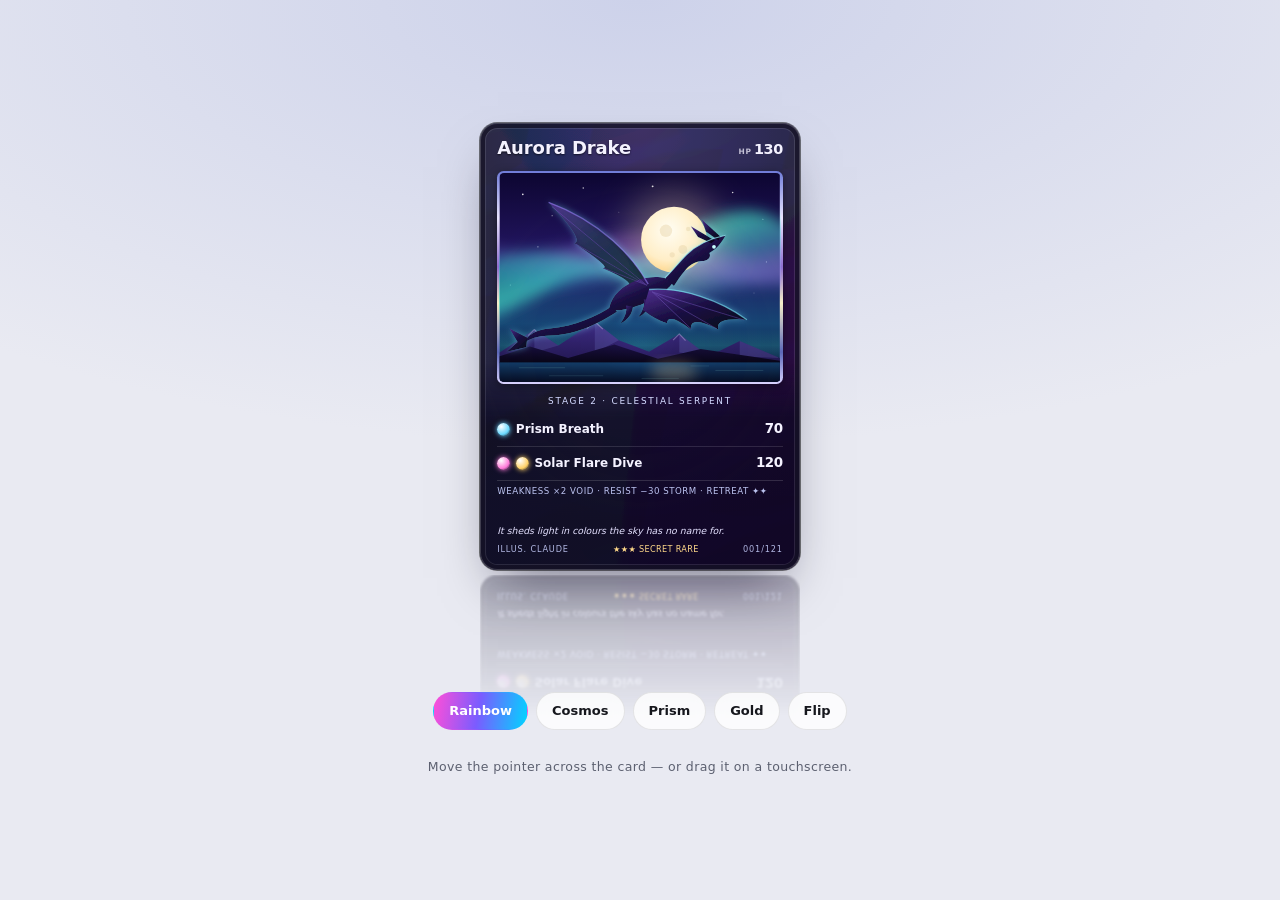
==== HologramCard/index.html @ 9ef931ef "Add HologramCard: a reflective holographic trading card A single self-contained HTML page rendering " ====
<!doctype html>
<html lang="en">
<head>
<meta charset="utf-8">
<meta name="viewport" content="width=device-width, initial-scale=1, viewport-fit=cover">
<title>Aurora Drake</title>
<style>
/* ------------------------------------------------------------------
   Reflective hologram trading card
   Pointer / keyboard / gyroscope driven 3D tilt, with four foil
   finishes, glitter, tracking specular glare and a mirrored
   reflection on the surface below.
   ------------------------------------------------------------------ */

:root {
  color-scheme: light dark;

  --bg:      #e9eaf2;
  --bg-glow: #cdd2ea;
  --ink:     #16171d;
  --muted:   #5c6070;
  --panel:   #ffffffcc;
  --line:    #00000018;

  /* Live state, written by JS. */
  --px: 0.5;      /* pointer position across the card, 0..1 */
  --py: 0.5;      /* pointer position down the card, 0..1   */
  --rx: 0deg;     /* tilt about X */
  --ry: 0deg;     /* tilt about Y */
  --active: 0;    /* 1 while the card is being tilted */
  --flip: 0deg;
}

@media (prefers-color-scheme: dark) {
  :root:not([data-theme="light"]) {
    --bg:      #08080e;
    --bg-glow: #191436;
    --ink:     #f2f3f8;
    --muted:   #9aa0b5;
    --panel:   #ffffff12;
    --line:    #ffffff20;
  }
}
:root[data-theme="dark"] {
  --bg:      #08080e;
  --bg-glow: #191436;
  --ink:     #f2f3f8;
  --muted:   #9aa0b5;
  --panel:   #ffffff12;
  --line:    #ffffff20;
}

* { box-sizing: border-box; }

body {
  margin: 0;
  min-height: 100svh;
  display: flex;
  flex-direction: column;
  align-items: center;
  justify-content: center;
  gap: clamp(16px, 3vw, 28px);
  padding: clamp(20px, 5vw, 48px) 16px;
  background:
    radial-gradient(130% 80% at 50% 0%, var(--bg-glow) 0%, transparent 62%),
    var(--bg);
  color: var(--ink);
  font: 15px/1.5 ui-sans-serif, system-ui, -apple-system, "Segoe UI", Roboto, sans-serif;
  overflow-x: hidden;
}

/* ---------------- stage ---------------- */

.stage {
  --w: clamp(258px, 74vw, 320px);
  --h: calc(var(--w) * 88 / 63);
  width: var(--w);
  display: flex;
  flex-direction: column;
  align-items: center;
  perspective: 1300px;
  perspective-origin: 50% 42%;
  touch-action: none;

  /* default finish: rainbow */
  --foil-a: repeating-linear-gradient(102deg,
    hsl(340 92% 58%)  0%,  hsl(18 95% 58%)  4%,  hsl(52 95% 60%)  8%,
    hsl(142 85% 55%) 13%,  hsl(190 92% 58%) 18%, hsl(248 92% 62%) 23%,
    hsl(302 92% 60%) 28%,  hsl(340 92% 58%) 33%);
  --foil-b: repeating-linear-gradient(-16deg,
    #05040f 0%, #7b7bff 3%, #05040f 7%, #05040f 13%);
  --foil-blend: color-dodge;
  --foil-mix: color-dodge;
  --foil-power: 1;
}

.deck {
  width: 100%;
  height: var(--h);
  position: relative;
  transform-style: preserve-3d;
  transform:
    rotateX(var(--rx))
    rotateY(calc(var(--ry) + var(--flip)))
    translateZ(calc(var(--active) * 22px));
  transition: transform 750ms cubic-bezier(.16, 1, .3, 1);
  will-change: transform;
  cursor: grab;
}
.stage.is-live .deck { transition: transform 80ms linear; }
.deck:focus-visible { outline: none; }
.deck:focus-visible ~ .reflection { opacity: .34; }

@media (prefers-reduced-motion: no-preference) {
  .stage:not(.is-live) .deck { animation: drift 9s ease-in-out infinite; }
}
@keyframes drift {
  0%, 100% { translate: 0 4px;  }
  50%      { translate: 0 -8px; }
}

/* ---------------- card faces ---------------- */

.face {
  position: absolute;
  inset: 0;
  border-radius: 5.4% / 3.9%;
  overflow: hidden;
  backface-visibility: hidden;
  isolation: isolate;
  background:
    radial-gradient(120% 90% at 50% 0%, #241a55 0%, #12102e 45%, #0a0820 100%);
  box-shadow:
    0 0 0 1px #00000080,
    0 26px 50px -18px rgba(8, 4, 34, calc(.5 + var(--active) * .3));
}
.face--back { transform: rotateY(180deg); }

/* ---------------- front layout ---------------- */

.frame {
  position: absolute;
  inset: 0;
  z-index: 3;
  display: grid;
  grid-template-rows: auto auto auto 1fr auto;
  gap: 2.6%;
  padding: 5% 5.4% 4.6%;
  color: #f4f2ff;
  font-size: calc(var(--w) * 0.0375);
}

.titlebar { display: flex; align-items: baseline; justify-content: space-between; gap: .5em; }
.name {
  margin: 0;
  font-size: 1.5em;
  font-weight: 800;
  letter-spacing: -.005em;
  line-height: 1;
  text-shadow: 0 1px 2px #00000099;
}
.hp { font-weight: 800; font-size: 1.2em; letter-spacing: -.03em; white-space: nowrap; }
.hp small { font-size: .52em; font-weight: 700; opacity: .75; margin-right: .3em; letter-spacing: .1em; }

/* art window */
.window {
  position: relative;
  aspect-ratio: 63 / 47;
  border-radius: .55em;
  overflow: hidden;
  padding: 2px;
  background: linear-gradient(calc(var(--px) * 160deg + 100deg),
    #6f7bd8, #e9e4ff 22%, #8f6fd0 45%, #f6efc9 62%, #5c67b8 85%, #d9d3ff);
  box-shadow: 0 2px 10px #00000066;
}
.window svg { display: block; width: 100%; height: 100%; border-radius: .42em; }

.species {
  margin: 0;
  font-size: .74em;
  letter-spacing: .2em;
  text-transform: uppercase;
  color: #d3d9ff;
  text-align: center;
}

/* attacks */
.plate {
  position: absolute;
  left: 0; right: 0; bottom: 0;
  height: 46%;
  background: linear-gradient(180deg, #0a0820 0%, #0a0820e6 22%, #0a0820f2 100%);
  -webkit-mask-image: linear-gradient(180deg, #0000 0%, #000 26%, #000 100%);
          mask-image: linear-gradient(180deg, #0000 0%, #000 26%, #000 100%);
  opacity: .72;
  z-index: -1;          /* behind the card text, still above the foil */
  pointer-events: none;
}

.moves {
  align-self: start;
  display: grid;
  gap: .55em;
  width: 100%;
}
.move { display: flex; align-items: center; gap: .45em; }
.move + .move { border-top: 1px solid #ffffff1f; padding-top: .5em; }
.pip {
  width: 1.1em; height: 1.1em; flex: none;
  border-radius: 50%;
  background: radial-gradient(circle at 33% 28%, #fff, var(--pip, #6ad9ff) 60%, #00000070);
  box-shadow: 0 0 .45em var(--pip, #6ad9ff);
}
.move b { font-weight: 700; }
.move .dmg { margin-left: auto; font-weight: 800; font-size: 1.12em; letter-spacing: -.03em; }

.rules {
  margin: 0;
  font-size: .72em;
  letter-spacing: .06em;
  text-transform: uppercase;
  color: #bcc3f0;
  border-top: 1px solid #ffffff24;
  padding-top: .5em;
}

.footer { display: grid; gap: .45em; }
.flavor {
  margin: 0;
  font-size: .78em;
  font-style: italic;
  line-height: 1.3;
  color: #e4e1ff;
}
.meta {
  display: flex;
  justify-content: space-between;
  gap: .5em;
  font-size: .68em;
  letter-spacing: .1em;
  text-transform: uppercase;
  color: #b3b9e4;
}
.meta .rare { color: #ffd98a; letter-spacing: .04em; }

/* ---------------- back face ---------------- */

.face--back .foil   { opacity: calc(.3 + var(--active) * .3); }
.face--back .sparkle { opacity: calc(.08 + var(--active) * .3); }

.face--back .backdrop {
  position: absolute; inset: 0;
  background: radial-gradient(circle at 50% 44%, #3d2680 0%, #1e1449 46%, #08061c 100%);
}
.face--back .rosette {
  position: absolute; inset: 7%;
  border-radius: 3.5%;
  border: 2px solid #ffffff2e;
  background:
    repeating-conic-gradient(from 0deg at 50% 50%, #ffffff12 0deg 5deg, transparent 5deg 10deg),
    repeating-radial-gradient(circle at 50% 50%, #ffffff0f 0 5px, transparent 5px 13px);
}
.face--back .mark {
  position: absolute; inset: 0;
  z-index: 3;              /* above the foil, like the front's frame */
  display: grid; place-content: center;
}
.face--back .plaque {
  display: grid; justify-items: center; gap: .55em;
  padding: .9em 1.4em 1em;
  border-radius: .7em;
  background: linear-gradient(180deg, #120d33e6, #08061cf2);
  border: 1px solid #ffffff33;
  box-shadow: 0 0 0 1px #00000055, 0 8px 24px #04030fa8;
  text-align: center;
  color: #fff;
  text-shadow: 0 2px 10px #000;
}
.face--back .mark span {
  font-size: calc(var(--w) * 0.115);
  font-weight: 900;
  letter-spacing: .1em;
}
.face--back .mark em {
  font-style: normal;
  font-size: calc(var(--w) * 0.03);
  letter-spacing: .42em;
  color: #ddd6ff;
}

/* ---------------- holographic layers ---------------- */

/* Rainbow foil sheet, sliding under the tilt. */
.foil {
  position: absolute;
  inset: 0;
  z-index: 2;
  pointer-events: none;
  background-image: var(--foil-a), var(--foil-b);
  background-blend-mode: var(--foil-blend);
  background-size: 145% 145%, 115% 115%;
  background-position:
    calc(30% + (var(--px) - .5) * -230%) calc(30% + (var(--py) - .5) * -230%),
    calc(50% + (var(--px) - .5) *  170%) calc(50% + (var(--py) - .5) *  170%);
  mix-blend-mode: var(--foil-mix);
  filter: brightness(calc((.3 + var(--active) * .26) * var(--foil-power))) contrast(1.45) saturate(1.3);
  opacity: calc(.42 + var(--active) * .38);
  transition: opacity 450ms ease, filter 450ms ease;
}
/* A second, softer sweep keeps flat areas from banding. */
.foil::after {
  content: "";
  position: absolute;
  inset: 0;
  background: linear-gradient(
    calc(var(--px) * 120deg + 70deg),
    #00000000 41%, #ffffff33 49%, #b9a6ff2b 53%, #00000000 61%);
  mix-blend-mode: soft-light;
  opacity: calc(.5 + var(--active) * .5);
}

/* Glitter: turbulence speckle crushed into sparks, tinted by a slow conic. */
.sparkle {
  position: absolute;
  inset: 0;
  z-index: 2;
  pointer-events: none;
  background-image:
    url("data:image/svg+xml,%3Csvg xmlns='http://www.w3.org/2000/svg' width='300' height='300'%3E%3Cfilter id='n'%3E%3CfeTurbulence type='fractalNoise' baseFrequency='0.8' numOctaves='2' seed='11'/%3E%3CfeColorMatrix type='matrix' values='0 0 0 0 1 0 0 0 0 1 0 0 0 0 1 1.1 0 0 0 -0.42'/%3E%3C/filter%3E%3Crect width='300' height='300' filter='url(%23n)'/%3E%3C/svg%3E"),
    conic-gradient(from calc(var(--px) * 300deg) at 50% 50%,
      #ff2f9e, #ffd166 25%, #6afff0 50%, #7a5cff 75%, #ff2f9e);
  background-size: 42% 42%, 100% 100%;
  background-position:
    calc(var(--px) * 130%) calc(var(--py) * 130%),
    50% 50%;
  background-blend-mode: multiply;
  mix-blend-mode: color-dodge;
  filter: brightness(1.35) contrast(5) saturate(1.3);
  opacity: calc(.1 + var(--active) * .38);
  transition: opacity 450ms ease;
}

/* Specular glare that tracks the pointer. */
.glare {
  position: absolute;
  inset: 0;
  z-index: 4;
  pointer-events: none;
  background: radial-gradient(
    farthest-corner circle at calc(var(--px) * 100%) calc(var(--py) * 100%),
    #ffffffcc 2%,
    #ffffff3d 14%,
    #8f9dff21 34%,
    #05030f00 66%);
  mix-blend-mode: overlay;
  opacity: calc(.22 + var(--active) * .4);
  transition: opacity 450ms ease;
}

/* Bevelled edge, always on top. */
.edge {
  position: absolute;
  inset: 0;
  z-index: 5;
  pointer-events: none;
  border-radius: inherit;
  box-shadow:
    0 0 0 1px #ffffff30 inset,
    0 0 0 5px #0a081cb3 inset,
    0 0 0 6px #ffffff1c inset;
}
.edge::after {
  content: "";
  position: absolute;
  inset: 0;
  border-radius: inherit;
  background: linear-gradient(
    calc(var(--px) * 200deg + 50deg),
    #ffffff00 42%, #ffffff4d 50%, #ffffff00 58%);
  opacity: calc(var(--active) * .75);
}

/* ---------------- finishes ---------------- */

.stage.finish-cosmos {
  --foil-a: repeating-linear-gradient(74deg,
    #0b0730  0%, #3b1fa8  3%, #8a3bff  6%, #ff5ce0  9%,
    #38d8ff 13%, #123a9e 17%, #0b0730 22%);
  --foil-b: repeating-linear-gradient(-32deg,
    #0a0820 0%, #d5d6ff 2%, #0a0820 5%, #0a0820 14%);
  --foil-blend: screen;
  --foil-mix: hard-light;
}
/* hard-light keeps deep space deep instead of dodging it to lavender */
.stage.finish-cosmos .foil {
  background-size: 150% 150%, 120% 120%;
  filter: brightness(calc(.8 + var(--active) * .22)) contrast(1.3) saturate(1.5);
  opacity: calc(.55 + var(--active) * .35);
}
/* the glitter layer doubles as this finish's starfield */
.stage.finish-cosmos .sparkle {
  opacity: calc(.26 + var(--active) * .48);
  filter: brightness(1.5) contrast(7) saturate(1.1);
}

.stage.finish-prism {
  --foil-a: repeating-linear-gradient(44deg,
    #ff0059 0%, #ffea00 3%, #00ff9d 6%, #00c3ff 9%, #8b00ff 12%, #ff0059 15%);
  --foil-b: repeating-linear-gradient(-46deg,
    #04040e 0%, #ffffff 1.4%, #04040e 3%, #04040e 8%);
  --foil-blend: color-dodge;
  --foil-power: .9;
}
.stage.finish-prism .foil { background-size: 78% 78%, 62% 62%; }

.stage.finish-gold {
  --foil-a: repeating-linear-gradient(96deg,
    #3a2400 0%, #ffd77a 3.5%, #fff6d4 6%, #c98c1e 10%, #3a2400 15%);
  --foil-b: repeating-linear-gradient(-26deg,
    #0d0700 0%, #ffcf6a 2.5%, #0d0700 7%, #0d0700 16%);
  --foil-blend: color-dodge;
  --foil-mix: hard-light;
  --foil-power: 1;
}
.stage.finish-gold .foil {
  filter: brightness(calc(.74 + var(--active) * .2)) contrast(1.2) saturate(1.2);
  opacity: calc(.5 + var(--active) * .32);
}
.stage.finish-gold .plate { background: linear-gradient(180deg, #17110a 0%, #17110ae6 22%, #17110af2 100%); }
.stage.finish-gold .sparkle { filter: brightness(1.3) contrast(5) sepia(.55) saturate(2.4); }
.stage.finish-gold .window {
  background: linear-gradient(calc(var(--px) * 160deg + 100deg),
    #8a6a1e, #ffeaa7 22%, #b8871f 45%, #fff6d4 62%, #6f5312 85%, #ffe08a);
}

/* ---------------- reflection ---------------- */

.reflection {
  position: relative;
  width: 100%;
  height: calc(var(--h) * .36);
  margin-top: 1.5%;
  overflow: hidden;
  opacity: .3;
  filter: blur(1.3px) saturate(1.15);
  -webkit-mask-image: linear-gradient(to bottom, #000 0%, #0009 34%, #0000 88%);
          mask-image: linear-gradient(to bottom, #000 0%, #0009 34%, #0000 88%);
  pointer-events: none;
}
.mirror {
  position: absolute;
  top: 0; left: 0;
  width: 100%;
  height: var(--h);
  transform-style: preserve-3d;
  transform:
    scaleY(-1)
    rotateX(calc(var(--rx) * -1))
    rotateY(calc(var(--ry) + var(--flip)));
  transition: transform 750ms cubic-bezier(.16, 1, .3, 1);
}
.stage.is-live .mirror { transition: transform 80ms linear; }
.mirror .deck {
  transform: none;
  transition: none;
  animation: none;
  cursor: default;
}
.mirror .face { box-shadow: none; }

/* Pool of coloured light the card throws onto the surface. */
.pool {
  width: 108%;
  height: calc(var(--h) * .1);
  margin-top: calc(var(--h) * -.26);
  border-radius: 50%;
  background: radial-gradient(closest-side,
    hsl(calc(var(--px) * 300deg + 190) 90% 62% / calc(.22 + var(--active) * .3)),
    transparent 72%);
  filter: blur(16px);
  pointer-events: none;
}

/* ---------------- chrome ---------------- */

.controls {
  display: flex;
  flex-wrap: wrap;
  justify-content: center;
  gap: 8px;
  max-width: 460px;
}
button {
  font: inherit;
  font-size: 13px;
  font-weight: 600;
  color: var(--ink);
  background: var(--panel);
  border: 1px solid var(--line);
  border-radius: 999px;
  padding: 8px 15px;
  cursor: pointer;
  transition: transform 120ms ease, border-color 120ms ease, background 120ms ease;
  -webkit-backdrop-filter: blur(6px);
          backdrop-filter: blur(6px);
}
button:hover { transform: translateY(-1px); border-color: #8b7bff88; }
button:active { transform: translateY(0); }
button[aria-pressed="true"] {
  background: linear-gradient(100deg, #ff4fd8, #7a5cff 48%, #00d5ff);
  border-color: transparent;
  color: #fff;
}
button:focus-visible { outline: 2px solid #7a5cff; outline-offset: 2px; }

.hint {
  margin: 0;
  font-size: 12.5px;
  letter-spacing: .03em;
  color: var(--muted);
  text-align: center;
}

@media (prefers-reduced-motion: reduce) {
  .deck, .mirror { transition: none; }
}
</style>
</head>
<body>

<div class="stage finish-rainbow" id="stage">
  <div class="deck" id="deck">

    <!-- ===================== FRONT ===================== -->
    <div class="face face--front" id="front">

      <div class="frame">
        <div class="plate" aria-hidden="true"></div>
        <div class="titlebar">
          <h1 class="name">Aurora Drake</h1>
          <span class="hp"><small>HP</small>130</span>
        </div>

        <div class="window">
          <svg viewBox="0 0 630 470" role="img"
               aria-label="A winged drake banking past the moon above aurora-lit peaks">
            <defs>
              <linearGradient id="sky" x1="0" y1="0" x2="0" y2="1">
                <stop offset="0%"   stop-color="#0d0631"/>
                <stop offset="38%"  stop-color="#22155f"/>
                <stop offset="72%"  stop-color="#164471"/>
                <stop offset="100%" stop-color="#081231"/>
              </linearGradient>
              <radialGradient id="moon" cx="42%" cy="36%" r="64%">
                <stop offset="0%"   stop-color="#fffdf4"/>
                <stop offset="70%"  stop-color="#ffeec6"/>
                <stop offset="100%" stop-color="#ffd88c"/>
              </radialGradient>
              <radialGradient id="halo">
                <stop offset="0%"   stop-color="#ffe6a8" stop-opacity=".5"/>
                <stop offset="100%" stop-color="#ffe6a8" stop-opacity="0"/>
              </radialGradient>
              <linearGradient id="aur1" x1="0" y1="0" x2="1" y2="1">
                <stop offset="0%"   stop-color="#00ffc3" stop-opacity="0"/>
                <stop offset="45%"  stop-color="#4affd6" stop-opacity=".8"/>
                <stop offset="100%" stop-color="#7a5cff" stop-opacity="0"/>
              </linearGradient>
              <linearGradient id="aur2" x1="1" y1="0" x2="0" y2="1">
                <stop offset="0%"   stop-color="#ff5ad4" stop-opacity="0"/>
                <stop offset="52%"  stop-color="#c08cff" stop-opacity=".6"/>
                <stop offset="100%" stop-color="#00d5ff" stop-opacity="0"/>
              </linearGradient>
              <linearGradient id="ridgeA" x1="0" y1="0" x2="0" y2="1">
                <stop offset="0%"   stop-color="#3b2a7e"/>
                <stop offset="100%" stop-color="#150d38"/>
              </linearGradient>
              <linearGradient id="ridgeB" x1="0" y1="0" x2="0" y2="1">
                <stop offset="0%"   stop-color="#170e3c"/>
                <stop offset="100%" stop-color="#070414"/>
              </linearGradient>
              <linearGradient id="haze" x1="0" y1="0" x2="0" y2="1">
                <stop offset="0%"   stop-color="#4affd6" stop-opacity="0"/>
                <stop offset="45%"  stop-color="#4affd6" stop-opacity=".15"/>
                <stop offset="100%" stop-color="#4affd6" stop-opacity="0"/>
              </linearGradient>
              <linearGradient id="water" x1="0" y1="0" x2="0" y2="1">
                <stop offset="0%"   stop-color="#123a63"/>
                <stop offset="100%" stop-color="#050c22"/>
              </linearGradient>
              <linearGradient id="scale" x1="0.1" y1="0" x2="0.9" y2="1">
                <stop offset="0%"   stop-color="#4b2b86"/>
                <stop offset="45%"  stop-color="#1b1043"/>
                <stop offset="100%" stop-color="#070417"/>
              </linearGradient>
              <filter id="soft"   x="-45%" y="-45%" width="190%" height="190%">
                <feGaussianBlur stdDeviation="15"/>
              </filter>
              <filter id="softer" x="-45%" y="-45%" width="190%" height="190%">
                <feGaussianBlur stdDeviation="30"/>
              </filter>
              <filter id="rim" x="-25%" y="-25%" width="150%" height="150%">
                <feDropShadow dx="0" dy="0" stdDeviation="7"
                              flood-color="#7ce8ff" flood-opacity=".42"/>
              </filter>
            </defs>

            <rect width="630" height="470" fill="url(#sky)"/>

            <g fill="#fff">
              <circle cx="52"  cy="48"  r="2.0" opacity=".85"/>
              <circle cx="118" cy="96"  r="1.3" opacity=".55"/>
              <circle cx="188" cy="34"  r="1.7" opacity=".75"/>
              <circle cx="268" cy="88"  r="1.1" opacity=".5"/>
              <circle cx="344" cy="30"  r="2.1" opacity=".85"/>
              <circle cx="432" cy="92"  r="1.4" opacity=".65"/>
              <circle cx="524" cy="44"  r="1.8" opacity=".8"/>
              <circle cx="592" cy="104" r="1.3" opacity=".6"/>
              <circle cx="86"  cy="166" r="1.5" opacity=".6"/>
              <circle cx="600" cy="200" r="1.4" opacity=".55"/>
              <circle cx="24"  cy="252" r="1.2" opacity=".5"/>
              <circle cx="572" cy="270" r="1.1" opacity=".45"/>
            </g>

            <!-- aurora curtains -->
            <g filter="url(#soft)">
              <path d="M-40 210 C 120 114, 236 264, 392 152 S 618 84, 700 164
                       L 700 282 C 596 198, 430 324, 300 254 S 90 296, -40 332 Z"
                    fill="url(#aur1)" opacity=".72"/>
              <path d="M-40 156 C 116 230, 258 88, 414 150 S 636 202, 700 118
                       L 700 224 C 566 298, 382 174, 246 234 S 58 266, -40 222 Z"
                    fill="url(#aur2)" opacity=".55"/>
            </g>

            <!-- moon -->
            <circle cx="392" cy="150" r="150" fill="url(#halo)" filter="url(#softer)"/>
            <circle cx="392" cy="150" r="74" fill="url(#moon)"/>
            <g fill="#e8d4a6" opacity=".45">
              <circle cx="374" cy="130" r="14"/>
              <circle cx="412" cy="172" r="10"/>
              <circle cx="388" cy="184" r="6"/>
              <circle cx="424" cy="126" r="5"/>
            </g>


            <!-- ridges -->
            <rect y="352" width="630" height="80" fill="url(#haze)"/>
            <path d="M0 404 L 78 352 L 132 388 L 214 334 L 268 376 L 336 402
                     L 404 362 L 470 412 L 540 378 L 630 416 L 630 470 L 0 470 Z"
                  fill="url(#ridgeA)"/>
            <g fill="#8f9ce8" opacity=".16">
              <path d="M214 334 L 268 376 L 214 404 Z"/>
              <path d="M78 352 L 132 388 L 78 404 Z"/>
              <path d="M404 362 L 470 412 L 404 404 Z"/>
              <path d="M540 378 L 630 416 L 540 412 Z"/>
            </g>
            <g stroke="#dfe4ff" stroke-width="2.5" fill="none" opacity=".32"
               stroke-linejoin="round">
              <path d="M196 350 L 214 334 L 232 351"/>
              <path d="M64 366 L 78 352 L 92 366"/>
              <path d="M390 376 L 404 362 L 418 377"/>
            </g>
            <path d="M0 412 L 68 390 L 154 416 L 258 386 L 356 418 L 452 396 L 630 422
                     L 630 428 L 0 428 Z"
                  fill="url(#ridgeB)"/>

            <!-- still water -->
            <rect y="426" width="630" height="44" fill="url(#water)"/>
            <ellipse cx="392" cy="446" rx="54" ry="20" fill="#ffe6a8"
                     opacity=".28" filter="url(#soft)"/>
            <g stroke="#9df0e4" stroke-linecap="round" opacity=".22">
              <path d="M44 438 H 146"  stroke-width="1.4"/>
              <path d="M486 444 H 592" stroke-width="1.4"/>
              <path d="M112 456 H 232" stroke-width="1.2"/>
              <path d="M320 462 H 402" stroke-width="1.2"/>
              <path d="M430 434 H 470" stroke-width="1"/>
            </g>
            <!-- ================= drake ================= -->
            <g filter="url(#rim)">
              <g fill="url(#scale)">
                <!-- far wing, behind the body -->
                <path d="M334 250
                         C 300 188, 228 110, 110 66
                         Q 191 152, 168 158
                         Q 253 214, 232 214
                         Q 308 247, 288 256
                         Q 330 264, 338 250 Z" opacity=".92"/>

                <!-- tail -->
                <path d="M254 298
                         C 220 322, 170 344, 112 350
                         C 84 352, 62 364, 52 384
                         C 68 372, 88 366, 108 366
                         C 166 366, 222 340, 264 312 Z"/>
                <path d="M62 370 L 22 350 L 40 380 L 16 402 L 60 392 Z"/>

                <!-- torso -->
                <path d="M246 306
                         C 250 276, 276 252, 312 240
                         C 344 230, 374 232, 390 246
                         C 372 270, 342 288, 306 300
                         C 282 308, 260 312, 246 306 Z"/>

                <!-- limbs -->
                <path d="M300 300 C 298 318, 288 330, 272 338
                         C 284 320, 286 310, 284 298 Z"/>
                <path d="M338 286 C 338 304, 328 316, 312 324
                         C 324 306, 326 296, 324 284 Z"/>

                <!-- neck and head -->
                <path d="M372 236
                         C 390 218, 404 200, 420 184
                         C 440 164, 470 148, 508 140
                         C 498 160, 486 172, 472 180
                         C 476 190, 468 198, 456 198
                         C 442 198, 428 206, 418 218
                         C 408 230, 398 244, 392 254 Z"/>

                <!-- horns -->
                <path d="M484 152 L 430 120 L 446 144 L 476 158 Z"/>
                <path d="M496 142 L 454 104 L 464 132 L 492 152 Z"/>

                <!-- near wing, in front and below -->
                <path d="M336 262
                         C 410 256, 496 286, 556 330
                         Q 483 324, 492 352
                         Q 427 318, 430 352
                         Q 379 313, 376 338
                         Q 350 330, 322 308 Z"/>
              </g>

              <!-- membrane bones -->
              <g stroke="#7c5ec9" stroke-width="2" opacity=".45" fill="none" stroke-linecap="round">
                <path d="M330 252 L 118 76"/>
                <path d="M330 252 L 172 160"/>
                <path d="M330 252 L 234 214"/>
                <path d="M344 268 L 548 330"/>
                <path d="M344 268 L 488 350"/>
                <path d="M344 268 L 430 350"/>
              </g>

              <!-- rim light along the leading edges -->
              <path d="M110 66 C 228 110, 300 188, 334 250" fill="none"
                    stroke="#9b86ff" stroke-width="3" opacity=".55"/>
              <path d="M336 262 C 410 256, 496 286, 556 330" fill="none"
                    stroke="#7ef2ff" stroke-width="3" opacity=".6"/>
              <path d="M372 236 C 390 218, 404 200, 420 184 C 440 164, 470 148, 508 140"
                    fill="none" stroke="#9dfaff" stroke-width="2.6" opacity=".7"/>
              <circle cx="482" cy="166" r="4.2" fill="#c8ffff"/>
            </g>

          </svg>
        </div>

        <p class="species">Stage 2 · Celestial Serpent</p>

        <div class="moves">
          <div class="move" style="--pip:#6ad9ff">
            <span class="pip"></span>
            <b>Prism Breath</b>
            <span class="dmg">70</span>
          </div>
          <div class="move" style="--pip:#ff7ad9">
            <span class="pip"></span>
            <span class="pip" style="--pip:#ffd166"></span>
            <b>Solar Flare Dive</b>
            <span class="dmg">120</span>
          </div>
          <p class="rules">Weakness ×2 Void · Resist −30 Storm · Retreat ✦✦</p>
        </div>

        <div class="footer">
          <p class="flavor">It sheds light in colours the sky has no name for.</p>
          <div class="meta">
            <span>Illus. Claude</span>
            <span class="rare">★★★ Secret Rare</span>
            <span>001/121</span>
          </div>
        </div>
      </div>

      <div class="foil"></div>
      <div class="sparkle"></div>
      <div class="glare"></div>
      <div class="edge"></div>
    </div>

    <!-- ===================== BACK ===================== -->
    <div class="face face--back">
      <div class="backdrop"></div>
      <div class="rosette"></div>
      <div class="mark">
        <div class="plaque">
          <span>GAS</span>
          <em>HOLO SERIES</em>
        </div>
      </div>
      <div class="foil"></div>
      <div class="sparkle"></div>
      <div class="glare"></div>
      <div class="edge"></div>
    </div>

  </div>

  <div class="reflection" aria-hidden="true"><div class="mirror" id="mirror"></div></div>
  <div class="pool" aria-hidden="true"></div>
</div>

<div class="controls" id="controls">
  <button type="button" data-finish="rainbow" aria-pressed="true">Rainbow</button>
  <button type="button" data-finish="cosmos"  aria-pressed="false">Cosmos</button>
  <button type="button" data-finish="prism"   aria-pressed="false">Prism</button>
  <button type="button" data-finish="gold"    aria-pressed="false">Gold</button>
  <button type="button" id="flip">Flip</button>
  <button type="button" id="tilt" aria-pressed="false" hidden>Use device tilt</button>
</div>

<p class="hint" id="hint">Move the pointer across the card — or drag it on a touchscreen.</p>

<script>
(() => {
  const stage  = document.getElementById('stage');
  const deck   = document.getElementById('deck');
  const front  = document.getElementById('front');
  const mirror = document.getElementById('mirror');
  const hint   = document.getElementById('hint');

  const MAX_TILT = 16;   // degrees of rotation at the card's edge

  /* Mirrored copy of the whole card. It lives outside .deck but inside
     .stage, so it inherits exactly the same --px / --rx / foil vars, and
     because both faces come along the reflection follows the flip. */
  const clone = deck.cloneNode(true);
  clone.removeAttribute('id');
  clone.removeAttribute('tabindex');
  clone.querySelectorAll('[id]').forEach(n => n.removeAttribute('id'));
  clone.setAttribute('aria-hidden', 'true');
  clone.setAttribute('inert', '');
  mirror.appendChild(clone);

  /* ---------- tilt state, committed once per frame ---------- */
  let raf = null;
  const at = { px: 0.5, py: 0.5 };

  function commit() {
    raf = null;
    stage.style.setProperty('--px', at.px.toFixed(4));
    stage.style.setProperty('--py', at.py.toFixed(4));
    stage.style.setProperty('--rx', ((0.5 - at.py) * 2 * MAX_TILT).toFixed(2) + 'deg');
    stage.style.setProperty('--ry', ((at.px - 0.5) * 2 * MAX_TILT).toFixed(2) + 'deg');
  }

  const clamp = v => Math.min(1, Math.max(0, v));

  function set(px, py) {
    at.px = clamp(px);
    at.py = clamp(py);
    if (raf === null) raf = requestAnimationFrame(commit);
  }

  function engage(on) {
    stage.classList.toggle('is-live', on);
    stage.style.setProperty('--active', on ? '1' : '0');
    if (!on) set(0.5, 0.5);
  }

  /* ---------- pointer ---------- */
  function track(e) {
    const r = deck.getBoundingClientRect();
    set((e.clientX - r.left) / r.width, (e.clientY - r.top) / r.height);
  }

  deck.addEventListener('pointerenter', e => { engage(true); track(e); });
  deck.addEventListener('pointermove', track);
  deck.addEventListener('pointerleave', () => { if (!gyroOn) engage(false); });
  deck.addEventListener('pointerdown', e => {
    deck.setPointerCapture(e.pointerId);
    engage(true);
    track(e);
  });
  deck.addEventListener('pointerup', e => {
    if (e.pointerType !== 'mouse' && !gyroOn) engage(false);
  });

  /* ---------- keyboard ---------- */
  deck.tabIndex = 0;
  deck.setAttribute('role', 'button');
  deck.setAttribute('aria-label',
    'Aurora Drake holographic trading card, 130 HP. Arrow keys tilt the card; Enter flips it.');
  deck.addEventListener('keydown', e => {
    const step = 0.14;
    const nudge = {
      ArrowLeft: [-step, 0], ArrowRight: [step, 0],
      ArrowUp: [0, -step],   ArrowDown: [0, step],
    }[e.key];
    if (nudge) {
      e.preventDefault();
      engage(true);
      set(at.px + nudge[0], at.py + nudge[1]);
    } else if (e.key === 'Enter' || e.key === ' ') {
      e.preventDefault();
      flip();
    }
  });
  deck.addEventListener('blur', () => { if (!gyroOn) engage(false); });

  /* ---------- flip ---------- */
  const flipBtn = document.getElementById('flip');
  let flipped = false;
  function flip() {
    flipped = !flipped;
    stage.style.setProperty('--flip', flipped ? '180deg' : '0deg');
    flipBtn.setAttribute('aria-pressed', String(flipped));
    deck.setAttribute('aria-label', flipped
      ? 'Card back, GAS Holo Series. Enter flips it to the front.'
      : 'Aurora Drake holographic trading card, 130 HP. Arrow keys tilt the card; Enter flips it.');
  }
  flipBtn.addEventListener('click', flip);

  /* ---------- finishes ---------- */
  const controls = document.getElementById('controls');
  controls.addEventListener('click', e => {
    const btn = e.target.closest('[data-finish]');
    if (!btn) return;
    controls.querySelectorAll('[data-finish]').forEach(b =>
      b.setAttribute('aria-pressed', String(b === btn)));
    stage.classList.forEach(c => {
      if (c.startsWith('finish-')) stage.classList.remove(c);
    });
    stage.classList.add('finish-' + btn.dataset.finish);
  });

  /* ---------- device orientation ---------- */
  const tiltBtn = document.getElementById('tilt');
  let gyroOn = false;
  let base = null;   // orientation when tilt tracking started

  function onOrient(e) {
    if (e.beta === null || e.gamma === null) return;
    if (!base) base = { beta: e.beta, gamma: e.gamma };
    const dx = Math.max(-40, Math.min(40, e.gamma - base.gamma));
    const dy = Math.max(-40, Math.min(40, e.beta - base.beta));
    set(0.5 + dx / 80, 0.5 + dy / 80);
  }

  if (window.DeviceOrientationEvent && matchMedia('(pointer: coarse)').matches) {
    tiltBtn.hidden = false;
    tiltBtn.addEventListener('click', async () => {
      if (gyroOn) {
        removeEventListener('deviceorientation', onOrient);
        gyroOn = false;
        base = null;
        tiltBtn.setAttribute('aria-pressed', 'false');
        engage(false);
        hint.textContent = 'Drag across the card to catch the light.';
        return;
      }
      const ask = window.DeviceOrientationEvent.requestPermission;
      if (typeof ask === 'function') {
        try {
          if (await ask() !== 'granted') {
            hint.textContent = 'Motion access denied — drag the card instead.';
            return;
          }
        } catch { return; }
      }
      addEventListener('deviceorientation', onOrient);
      gyroOn = true;
      tiltBtn.setAttribute('aria-pressed', 'true');
      engage(true);
      hint.textContent = 'Tilt your phone to catch the light.';
    });
    hint.textContent = 'Drag across the card to catch the light.';
  }
})();
</script>
</body>
</html>
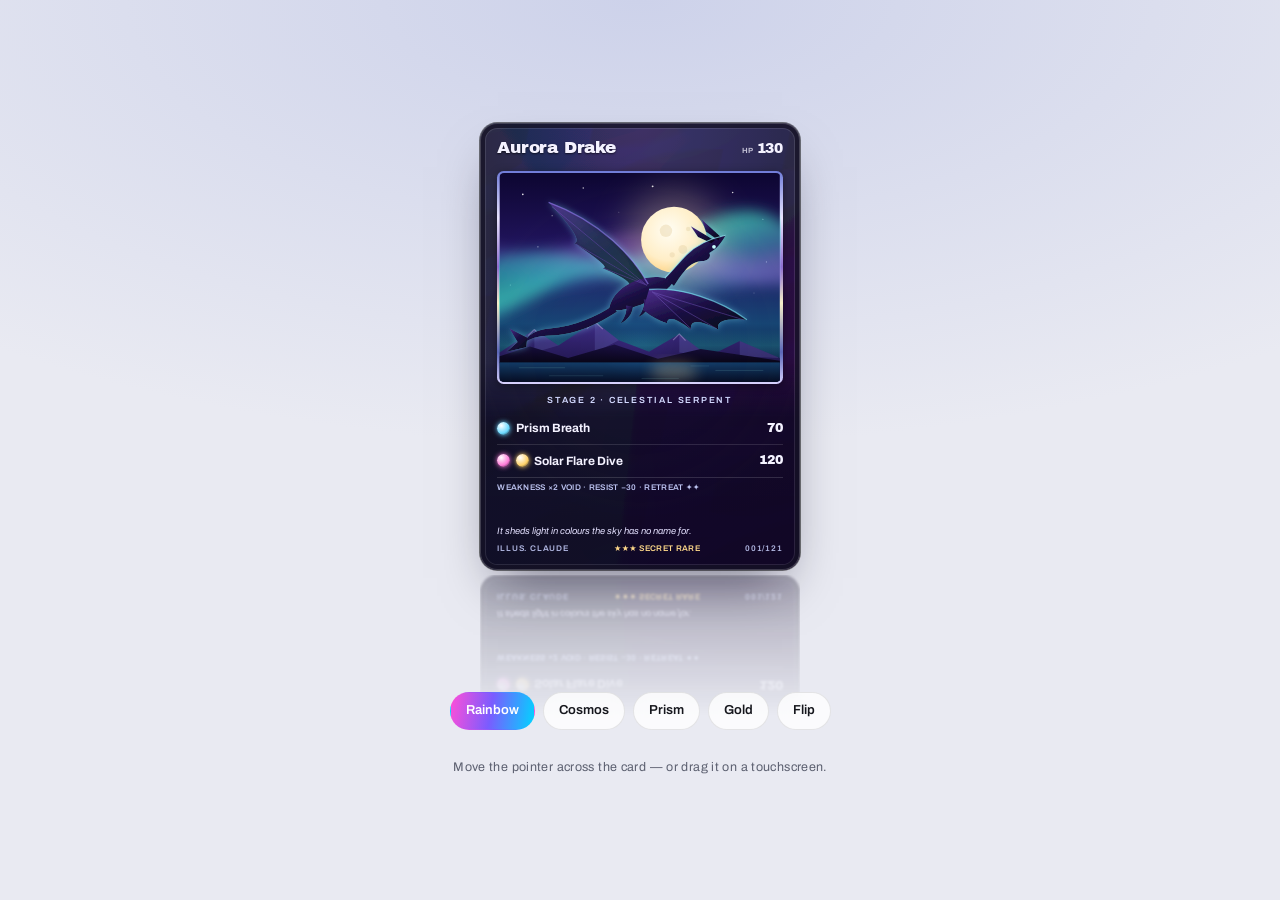
==== commit e83029c2: "Set the card in Archivo, with Archivo Black for card-face display type Card names, HP, damage and th" ====
--- a/HologramCard/index.html
+++ b/HologramCard/index.html
@@ -4,6 +4,10 @@
 <meta charset="utf-8">
 <meta name="viewport" content="width=device-width, initial-scale=1, viewport-fit=cover">
 <title>Aurora Drake</title>
+<link rel="preconnect" href="https://fonts.googleapis.com">
+<link rel="preconnect" href="https://fonts.gstatic.com" crossorigin>
+<link rel="stylesheet"
+      href="https://fonts.googleapis.com/css2?family=Archivo:ital,wght@0,400..800;1,400..600&family=Archivo+Black&display=swap">
 <style>
 /* ------------------------------------------------------------------
    Reflective hologram trading card
@@ -21,6 +25,9 @@
   --muted:   #5c6070;
   --panel:   #ffffffcc;
   --line:    #00000018;
+
+  --font-display: "Archivo Black", "Arial Black", ui-sans-serif, system-ui, sans-serif;
+  --font-ui: "Archivo", ui-sans-serif, system-ui, -apple-system, "Segoe UI", Roboto, sans-serif;
 
   /* Live state, written by JS. */
   --px: 0.5;      /* pointer position across the card, 0..1 */
@@ -65,7 +72,7 @@
     radial-gradient(130% 80% at 50% 0%, var(--bg-glow) 0%, transparent 62%),
     var(--bg);
   color: var(--ink);
-  font: 15px/1.5 ui-sans-serif, system-ui, -apple-system, "Segoe UI", Roboto, sans-serif;
+  font: 15px/1.5 var(--font-ui);
   overflow-x: hidden;
 }
 
@@ -147,20 +154,32 @@
   gap: 2.6%;
   padding: 5% 5.4% 4.6%;
   color: #f4f2ff;
+  font-family: var(--font-ui);
   font-size: calc(var(--w) * 0.0375);
 }
 
 .titlebar { display: flex; align-items: baseline; justify-content: space-between; gap: .5em; }
 .name {
   margin: 0;
-  font-size: 1.5em;
-  font-weight: 800;
-  letter-spacing: -.005em;
+  font-family: var(--font-display);
+  font-size: 1.42em;
+  font-weight: 400;
+  letter-spacing: -.012em;
   line-height: 1;
   text-shadow: 0 1px 2px #00000099;
 }
-.hp { font-weight: 800; font-size: 1.2em; letter-spacing: -.03em; white-space: nowrap; }
-.hp small { font-size: .52em; font-weight: 700; opacity: .75; margin-right: .3em; letter-spacing: .1em; }
+.hp {
+  font-family: var(--font-display);
+  font-size: 1.16em;
+  letter-spacing: -.02em;
+  white-space: nowrap;
+  font-variant-numeric: tabular-nums;
+}
+.hp small {
+  font-family: var(--font-ui);
+  font-size: .54em; font-weight: 700; opacity: .75;
+  margin-right: .3em; letter-spacing: .12em;
+}
 
 /* art window */
 .window {
@@ -178,6 +197,7 @@
 .species {
   margin: 0;
   font-size: .74em;
+  font-weight: 600;
   letter-spacing: .2em;
   text-transform: uppercase;
   color: #d3d9ff;
@@ -211,13 +231,20 @@
   background: radial-gradient(circle at 33% 28%, #fff, var(--pip, #6ad9ff) 60%, #00000070);
   box-shadow: 0 0 .45em var(--pip, #6ad9ff);
 }
-.move b { font-weight: 700; }
-.move .dmg { margin-left: auto; font-weight: 800; font-size: 1.12em; letter-spacing: -.03em; }
+.move b { font-weight: 700; letter-spacing: -.004em; }
+.move .dmg {
+  margin-left: auto;
+  font-family: var(--font-display);
+  font-size: 1.06em;
+  letter-spacing: -.02em;
+  font-variant-numeric: tabular-nums;
+}
 
 .rules {
   margin: 0;
-  font-size: .72em;
-  letter-spacing: .06em;
+  font-size: .68em;
+  font-weight: 600;
+  letter-spacing: .035em;
   text-transform: uppercase;
   color: #bcc3f0;
   border-top: 1px solid #ffffff24;
@@ -237,9 +264,11 @@
   justify-content: space-between;
   gap: .5em;
   font-size: .68em;
+  font-weight: 600;
   letter-spacing: .1em;
   text-transform: uppercase;
   color: #b3b9e4;
+  font-variant-numeric: tabular-nums;
 }
 .meta .rare { color: #ffd98a; letter-spacing: .04em; }
 
@@ -277,13 +306,14 @@
   text-shadow: 0 2px 10px #000;
 }
 .face--back .mark span {
-  font-size: calc(var(--w) * 0.115);
-  font-weight: 900;
-  letter-spacing: .1em;
+  font-family: var(--font-display);
+  font-size: calc(var(--w) * 0.105);
+  letter-spacing: .09em;
 }
 .face--back .mark em {
   font-style: normal;
-  font-size: calc(var(--w) * 0.03);
+  font-weight: 600;
+  font-size: calc(var(--w) * 0.028);
   letter-spacing: .42em;
   color: #ddd6ff;
 }
@@ -765,7 +795,7 @@
             <b>Solar Flare Dive</b>
             <span class="dmg">120</span>
           </div>
-          <p class="rules">Weakness ×2 Void · Resist −30 Storm · Retreat ✦✦</p>
+          <p class="rules">Weakness ×2 Void · Resist −30 · Retreat ✦✦</p>
         </div>
 
         <div class="footer">
